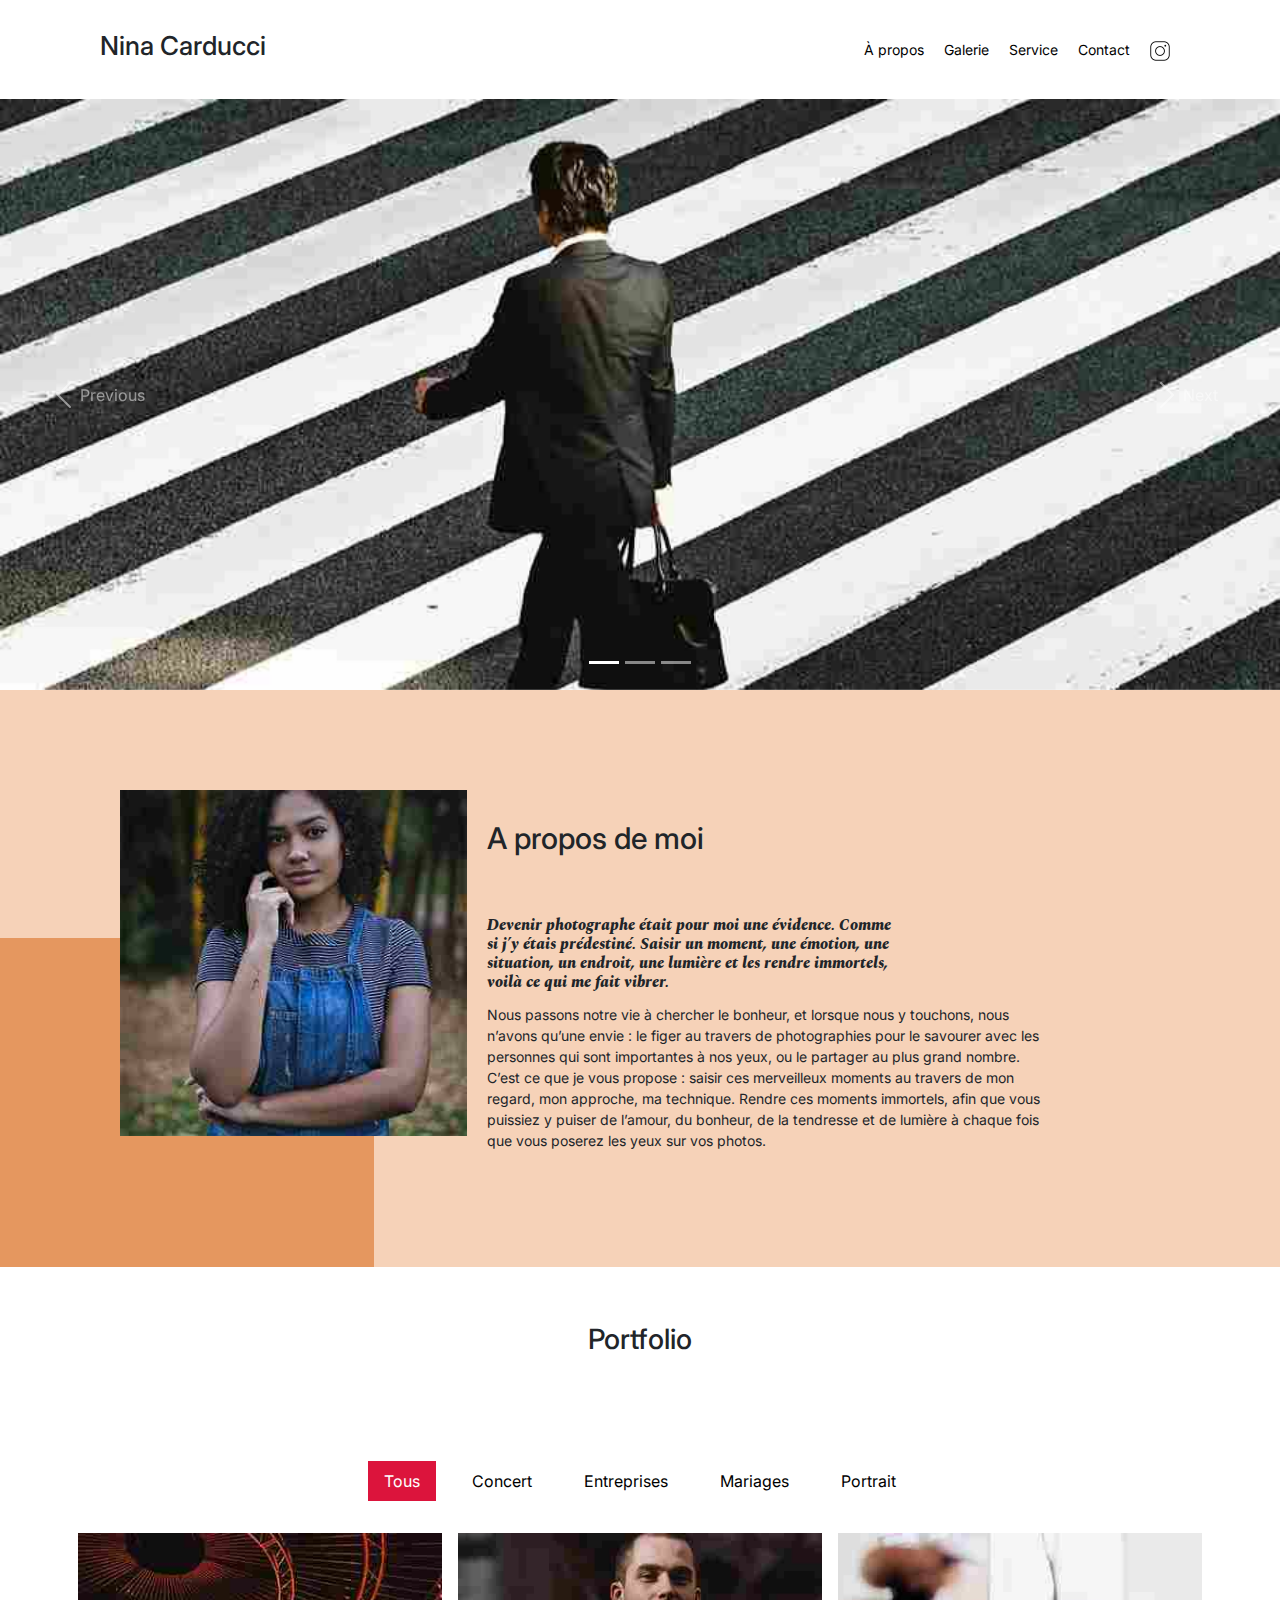
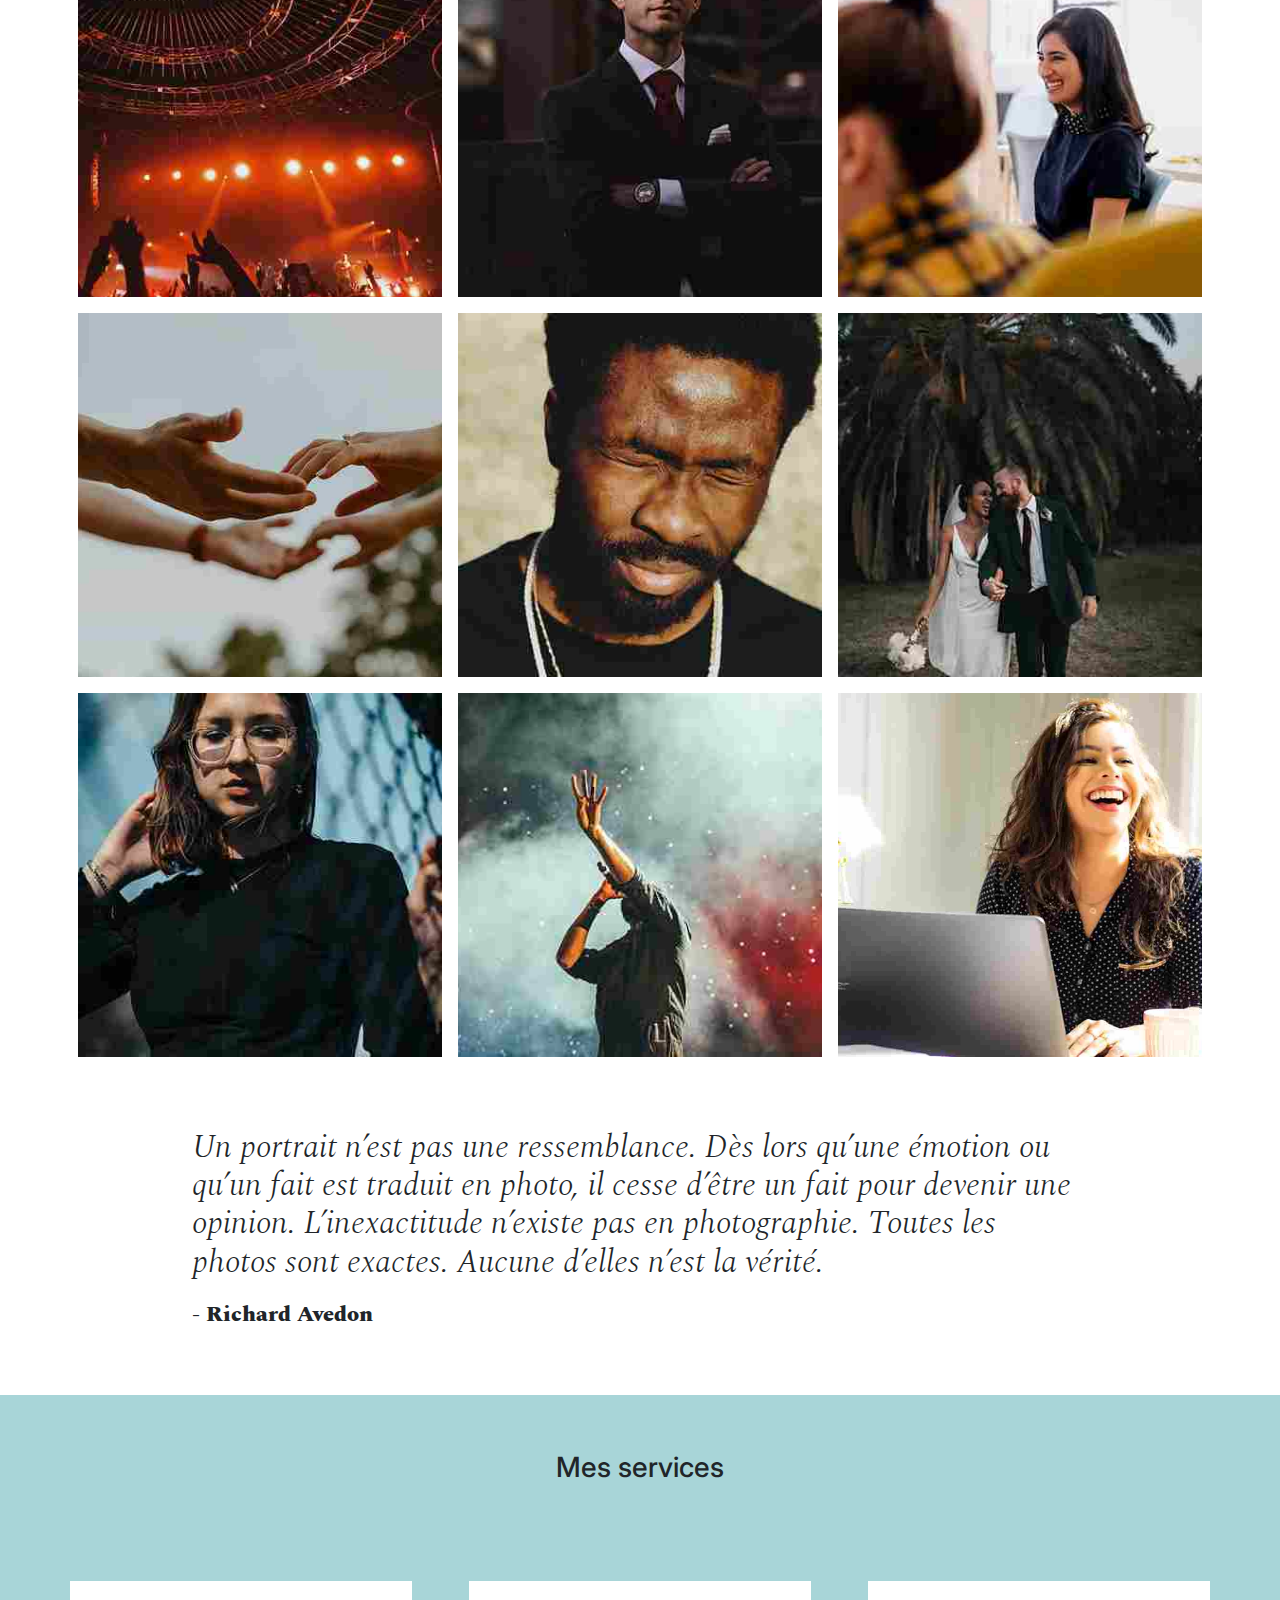
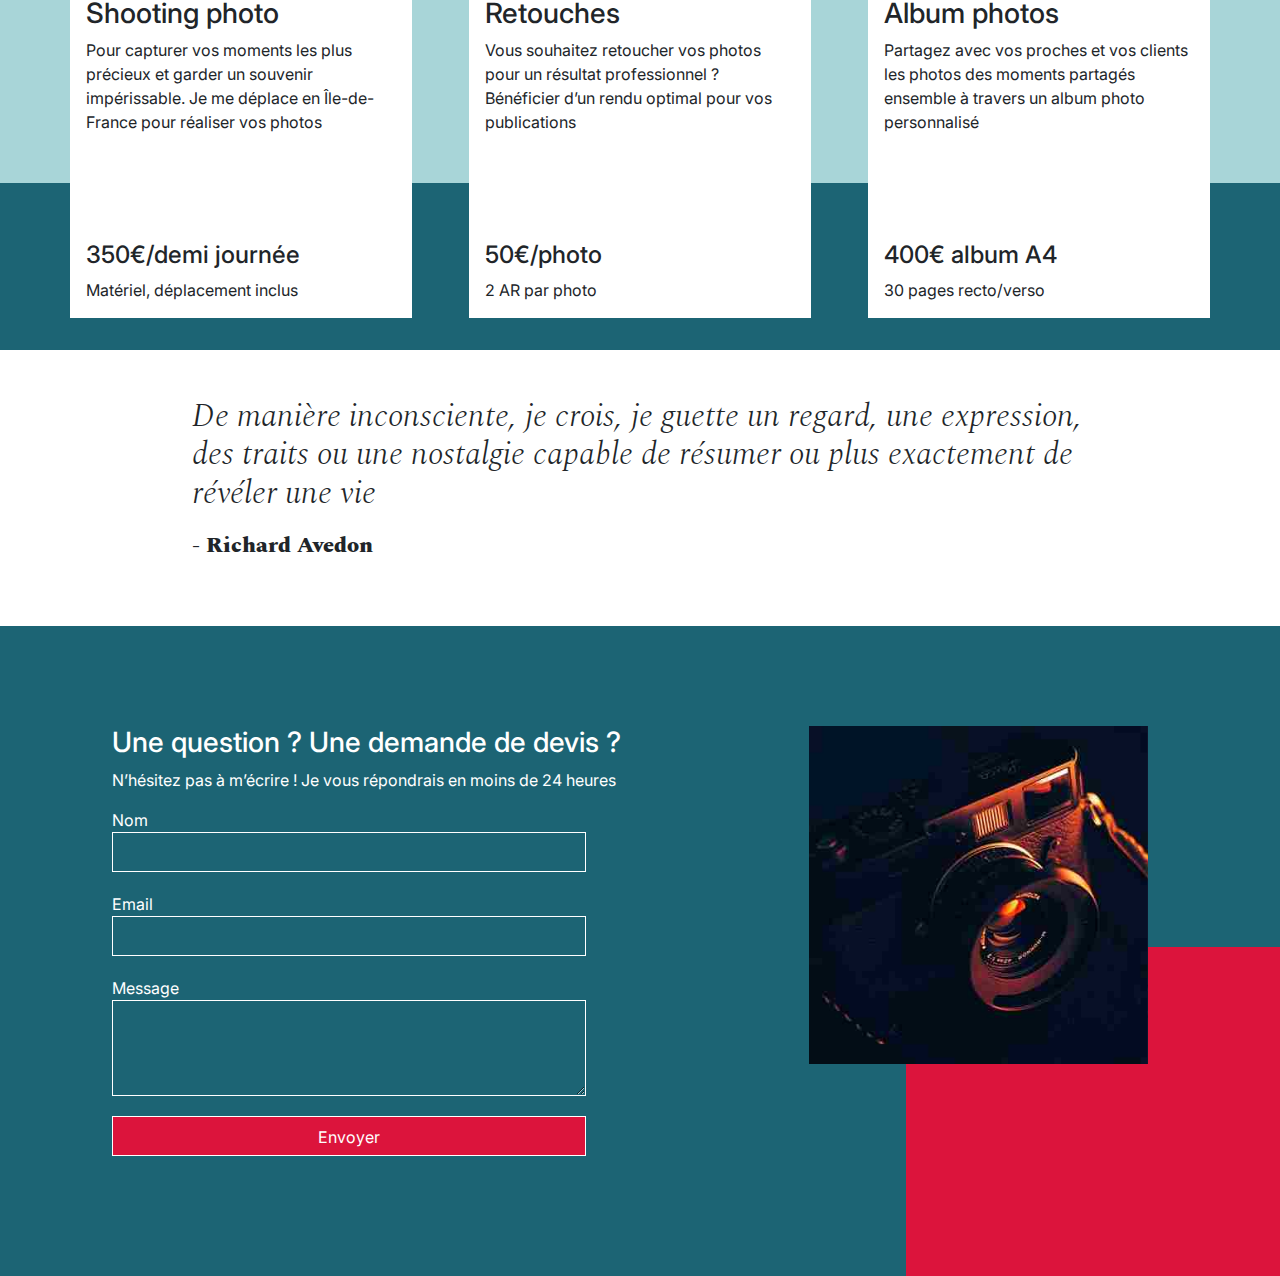
==== index.html @ 249b17fd "revoir accessibilité" ====
<!DOCTYPE html>
<html lang="fr">

<head>
	<title>Débuggez et optimisez un site de photographe</title>
	<meta name="description"
		content="Ameliorer l'interface utilisateur, l'accèssibilité et la performance du site de Nina">
	<meta name="viewport" content="width=device-width, initial-scale=1.0">
	<link rel="stylesheet" href="./assets/bootstrap/bootstrap.css">
	<link rel="stylesheet" href="./assets/style.css">
	<link rel="preconnect" href="https://fonts.googleapis.com">
	<link rel="preconnect" href="https://fonts.gstatic.com">
	<link href="https://fonts.googleapis.com/css2?family=Inter&family=Spectral:ital,wght@0,400;1,300;1,400;1,800&display=swap" rel="stylesheet">
	<meta charset="UTF-8">

	<!-- meta pour shema.org -->
	
	<script type="application/ld+json">
		{
		  "@context": "https://schema.org",
		  "@type": "Organization",
		  "location": {
			"@type": "Place",
			"address": {
			  "@type": "PostalAddress",
			  "addressLocality": "Bordeaux",
			  "addressRegion": "Nouvelle-Aquitaine",
			  "postalCode": "33200",
			  "streetAddress": "68 avenue Alsace-Lorraine"
			}
		  },
		  "name": "Nina",
		  "telephone":"+33556677889",
		  "openingHoursSpecification": [
				{
					"@type": "OpeningHoursSpecification",
					"opens": "10:00",
					"closes": "19:00",
					"dayOfWeek":[
						"Monday",
						"Tuesday",
						"Wednesday",
						"Thursday",
						"Friday"
					]
				}
			
			]
		}
	</script>
	<!-- meta pour twitter -->
	<meta property="twitter:title" content="le site de Nina - Photographe professionnelle">
	<meta property="twitter:card" content="les images optimisées">
	<meta property="twitter:image" content="./assets/images/nina.jpg">
	<meta property="twitter:description" content="saisir ces merveilleux moments au travers de mon regard, mon approche, ma technique. Rendre ces moments immortels, afin que vous puissiez y puiser de l’amour, du bonheur, de la tendresse et de lumière à chaque fois que vous poserez les yeux sur vos photos.">

	<!-- meta pour facebook et linkedln -->
	<meta property="og:title" content="le site de Nina - Photographe professionnelle">
	<meta property="og:description" content="saisir ces merveilleux moments au travers de mon regard, mon approche, ma technique. Rendre ces moments immortels, afin que vous puissiez y puiser de l’amour, du bonheur, de la tendresse et de lumière à chaque fois que vous poserez les yeux sur vos photos">
	<meta property="og:image" content="./assets/images/nina.jpg">
	<meta property="og:url" content="https://hugues77.github.io/projet4optimisation-seo/">

	<script src="./assets/bootstrap/bootstrap.bundle.js" defer></script>
	<script src="https://code.jquery.com/jquery-3.4.1.min.js"></script>
	<script src="./assets/maugallery.js" defer></script>
	<script src="./assets/scripts.js" defer></script>
</head>

<body>
	<header>	
		<div class="top-header">
			<h3 class="name">Nina Carducci</h3>
			<nav class="nav">
				<ul>
					<li><a href="#about">À propos</a></li>
					<li><a href="#gallery">Galerie</a></li>
					<li><a href="#services">Service</a></li>
					<li><a href="#contact">Contact</a></li>
					<li><a class="social-link" href="https://www.instagram.com/ninacarducci.photo/?hl=fr"
							target="_blank"><img src="assets/images/instagram.png" alt="Profil instagram de Nina"></a></li>
				</ul>
			</nav>
		</div>
		<div id="header">

			<div id="carouselExampleIndicators" class="carousel slide" data-bs-ride="carousel">
				<div class="carousel-indicators">
					<button type="button" data-bs-target="#carouselExampleIndicators" data-bs-slide-to="0"
						class="active" aria-current="true" aria-label="Slide 1"></button>
					<button type="button" data-bs-target="#carouselExampleIndicators" data-bs-slide-to="1"
						aria-label="Slide 2"></button>
					<button type="button" data-bs-target="#carouselExampleIndicators" data-bs-slide-to="2"
						aria-label="Slide 3"></button>
				</div>
				<div class="carousel-inner">
					<div class="carousel-item active">
						<img src="./assets/images/slider/ryoji-iwata-wUZjnOv7t0g-unsplash.jpg" class="d-block w-100" width="100%"
							alt="Présentation du site officiel du photographe Nina, ne ratez pas decouvrez">
					</div>
					<div class="carousel-item">
						<img src="./assets/images/slider/nicholas-green-nPz8akkUmDI-unsplash.jpg" class="d-block w-100" width="100%"
							alt="Présentation du site officiel du photographe Nina ceci est notre deuxième image">
					</div>
					<div class="carousel-item">
						<img src="./assets/images/slider/edward-cisneros-3_h6-1NPDGw-unsplash.jpg" class="d-block w-100" width="100%"
							alt="Présentation du site officiel du photographe Nina carrousel en image">
					</div>
				</div>
				<button class="carousel-control-prev" type="button" data-bs-target="#carouselExampleIndicators"
					data-bs-slide="prev">
					<span class="carousel-control-prev-icon" aria-hidden="true"></span>
					<span class="">Previous</span>
				</button>
				<button class="carousel-control-next" type="button" data-bs-target="#carouselExampleIndicators"
					data-bs-slide="next">
					<span class="carousel-control-next-icon" aria-hidden="true"></span>
					<span class="">Next</span>
				</button>
			</div>
		</div>
	</header>
	<main>
		<div id="about">
			<div class="picture left">
				<img src="./assets/images/nina.jpg" alt="Portrait de Nina - Photographe">
			</div>
			<div id="about-me">
				<h3 class="about-me__title">A propos de moi</h3>
				<div class="about-me__introduction">Devenir photographe était pour moi une évidence. Comme si j’y étais
					prédestiné. Saisir un moment, une émotion, une situation, un endroit, une lumière et les rendre
					immortels, voilà ce qui me fait vibrer.</div>
				<p>Nous passons notre vie à chercher le bonheur, et lorsque nous y touchons, nous n’avons qu’une envie :
					le
					figer au travers de photographies pour le savourer avec les personnes qui sont importantes à nos
					yeux,
					ou le partager au plus grand nombre.
					C’est ce que je vous propose : saisir ces merveilleux moments au travers de mon regard, mon
					approche, ma
					technique. Rendre ces moments immortels, afin que vous puissiez y puiser de l’amour, du bonheur, de
					la
					tendresse et de lumière à chaque fois que vous poserez les yeux sur vos photos.</p>
			</div>
		</div>
		<div id="gallery">
			<h3 class="title">Portfolio</h3>
			<div class="container py-3">
				<div class="gallery" style="display: none">
					<img data-gallery-tag="Concert" class="gallery-item"
						src="./assets/images/gallery/concerts/aaron-paul-wnX-fXzB6Cw-unsplash.jpg" alt="photos prises lors du concert" />
					<img data-gallery-tag="Entreprises" class="gallery-item"
						src="./assets/images/gallery/entreprise/ali-morshedlou-WMD64tMfc4k-unsplash.jpg" alt="photos de l'entreprise de nina" />
					<img data-gallery-tag="Entreprises" class="gallery-item"
						src="./assets/images/gallery/entreprise/jason-goodman-tHO1_OuKbg0-unsplash.jpg" alt="photos luxuex original de nina" />
					<img data-gallery-tag="Mariages" class="gallery-item"
						src="./assets/images/gallery/mariage/hannah-busing-RvF2R_qMpRk-unsplash.jpg" alt="photo du mariage, très spéciale" />
					<img data-gallery-tag="Portrait" class="gallery-item"
						src="./assets/images/gallery/portraits/ade-tunji-rVkhWWZFAtQ-unsplash.jpg" alt="portraits de mes amis en images" />
					<img data-gallery-tag="Mariages" class="gallery-item"
						src="./assets/images/gallery/mariage/jakob-owens-SiniLJkXhMc-unsplash.jpg" alt="photo du mariage de mes clients" />
					<img data-gallery-tag="Portrait" class="gallery-item"
						src="./assets/images/gallery/portraits/nino-van-prattenburg--443cl1uR_8-unsplash.jpg" alt="portraits de mes amis, super" />
					<img data-gallery-tag="Concert" class="gallery-item"
						src="./assets/images/gallery/concerts/austin-neill-hgO1wFPXl3I-unsplash.jpg" alt="photos prises lors du concert cette année" />
					<img data-gallery-tag="Entreprises" class="gallery-item"
						src="./assets/images/gallery/entreprise/mateus-campos-felipe-Fsgzm8N0hIY-unsplash.jpg" alt="photos de l'entreprise en forme" />
				</div>
			</div>
			<div class="quote">
				<figure>
					<blockquote>
						<h2 class="quote__text">Un portrait n’est pas une ressemblance. Dès lors qu’une émotion ou qu’un
							fait est traduit en photo, il cesse d’être un fait pour devenir une opinion. L’inexactitude
							n’existe pas en photographie. Toutes les photos sont exactes. Aucune d’elles n’est la
							vérité.
						</h2>
					</blockquote>
					<figcaption class="quote__author">- Richard Avedon</figcaption>
				</figure>
			</div>
		</div>
		<div id="services">
			<h3 class="title">Mes services</h3>
			<div class="container">
				<div class="service">
					<div class="service__description">
						<h3>Shooting photo</h3>
						<p>Pour capturer vos moments les plus précieux et garder un souvenir impérissable. Je me déplace
							en
							Île-de-France pour réaliser vos photos</p>
					</div>
					<div class="service__price">
						<h4>350€/demi journée</h4>
						<span>Matériel, déplacement inclus</span>
					</div>

				</div>
				<div class="service">
					<div class="service__description">
						<h3>Retouches</h3>
						<p>Vous souhaitez retoucher vos photos pour un résultat professionnel ? Bénéficier d’un rendu
							optimal pour vos publications</p>
					</div>
					<div class="service__price">
						<h4>50€/photo</h4>
						<span>2 AR par photo</span>
					</div>
				</div>
				<div class="service">
					<div class="service__description">
						<h3>Album photos</h3>
						<p>Partagez avec vos proches et vos clients les photos des moments partagés ensemble à travers
							un
							album photo personnalisé</p>
					</div>
					<div class="service__price">
						<h4>400€ album A4</h4>
						<span>30 pages recto/verso</span>
					</div>
				</div>
			</div>
		</div>
		<div class="quote">
			<figure>
				<blockquote>
					<h2 class="quote__text">De manière inconsciente, je crois, je guette un regard, une expression, des
						traits ou une nostalgie capable de résumer ou plus exactement de révéler une vie</h2>
				</blockquote>
				<figcaption class="quote__author">- Richard Avedon</figcaption>
			</figure>
		</div>
	</main>
	<footer>
		<div id="contact">
			<div class="container">
				<div class="form-container">
					<h3>Une question ? Une demande de devis ?</h3>
					<p> N’hésitez pas à m’écrire ! Je vous répondrais en moins de 24 heures</p>
					<form action="" method="post">
						<label for="nom">Nom</label>
						<input type="text" name="nom" id="nom">
						<label for="email">Email</label>
						<input type="email" name="email" id="email">
						<label for="message">Message</label>
						<textarea name="message" id="message" cols="30" rows="10"></textarea>
						<input type="submit" value="Envoyer" />
					</form>
				</div>
				<div class="picture right">
					<img src="./assets/images/camera.jpg" alt="ma camera professionnel">
				</div>
			</div>
		</div>
	</footer>
</body>

</html>
---- assets/style.css ----
body {
	max-width: 1920px;
	margin: auto;
}
* {
	font-family: 'Inter';
	font-style: normal;
}
.top-header {
	background-color: white;
	position: sticky;
	top:0;
	z-index: 1000;
	display: flex;
	justify-content: space-between;
	padding-inline: 100px;
	padding-block: 30px;
	align-items: center;
}

.top-header .name {
	font-size: 26px;
}

.nav ul {
	display: flex;
	list-style-type: none;
	font-size: 14px;
	margin-bottom: 0;
}

.nav li {
	padding-inline: 10px;
}

.nav a {
	text-decoration: none;
	color: #000
}

.social-link img {
	width: 20px;
}

#about {
	display: flex;
	background-color: #F6D2B8;
	padding-inline: 100px;
	padding-block: 100px;
	position: relative;
}

.picture.left::before {
	content: ' ';
	background-color: #E5975F;
	width: 374px;
	height: 329px;
	position: absolute;
	bottom: 0;
	left: 0;
	z-index: -1;
}

.picture {
	flex: 1;
	margin: 0 20px;
	z-index: 0;
}

.picture img {
	width: 100%;

}
#about-me {
	flex: 2
}
.about-me__title {
	margin-top: 1em;
	margin-bottom: 60px;
	font-size: 30px;
}
.about-me__introduction {
	font-size: 16px;
	line-height: 19px;
	font-family: 'Spectral';
	font-weight: 800;
	font-style: italic;
	width: 60%;
	margin-bottom: 12px;
}
#about-me p {
	width: 80%;
	font-size: 14px;
}

#gallery {
	/*	min-height: 100vh; */
}
.title{
	text-align: center;
	padding-block: 2em;
}
.gallery .nav {
	justify-content: center;
}

/* class pour CSS filtrer categorie et Menu*/
.nav-pills .nav-link.active, .nav-pills .show > .nav-link {
	color: #fff;
	/* background-color: #BEB45A; */
	background-color: crimson;
	border-radius: 0;
	/* cursor: pointer; */
}
.nav-pills .nav-link{
	cursor: pointer;
	/* background-color: red; */
}

.nav-pills .nav-link {
	color: #000
}
.item-column {
	position: relative;
	margin-bottom: 0 !important;
	padding: 0;
}
.item-column::after{
	content: "";
	display: block;
	padding-bottom: 100%;

}
.modal-content{
	text-align: center;
}

.gallery-item {
	position: absolute;
	width: 100%;
	height: 100%;
	object-fit: cover;
	padding: .5em;
}
.mg-prev, .mg-next {
	width: 30px;
	height: 30px;
	border-radius: 00%;
	justify-content: center;
	align-items: center;
	display: flex;
	font-size: 24px;
	cursor: pointer;
}
.mg-next.active,
.mg-prev.active{
	display: none;
}

.quote {
	font-family: 'Spectral';
	font-style: italic;
	width: 70%;
	margin: auto;
	padding-block: 3em;
}
.quote__text {
	font-family: Spectral;
	font-style: italic;
	font-weight: 300;

}
.quote__author {
	font-family: Spectral;
	font-weight: 800;
	font-size: 22px;
}

#services {
	margin: auto;
	background-color: #A8D5D8 ;
	position: relative;
}
#services .container::before{
	content: ' ';
	background-color: #1C6474;
	position: absolute;
	width: 100%;
	height: 30%;
	bottom: 0;
	left: 0;
	z-index: 0;
}

#services .container {
	justify-content: space-between;
	display: flex;
	padding : 2em 0;

}

.service {
	background-color: white;
	max-width: 390px;
	width: 30%;
	height: 337px;
	padding: 1em;
	display: flex;
	flex-direction: column;
	justify-content: space-between;
	z-index: 1;
}

#contact {
	margin: auto;
	background-color: #1C6474;
	position: relative;
	padding-inline: 100px;
	padding-block: 100px;
	color: #fff;
}

#contact .container {
	display: flex;
}
.picture.right::before {
	content: ' ';
	/* background-color: #BEB45A; */
	background-color: crimson;
	width: 374px;
	height: 329px;
	position: absolute;
	bottom: 0;
	right: 0;
	z-index: -1;
}
.form-container {
	flex : 2;

}
form {
	display: flex;
	flex-direction: column;
	width: 70%;
	align-items: flex-start;
}

form input {
	width: 100%;
	background-color: transparent;
	border: solid 1px #fff;
	height: 2.5em;
	margin-bottom: 20px;
}

form textarea {
	width: 100%;
	background-color: transparent;
	border: solid 1px #fff;
	height: 5em;
	line-height: 2.5em;
	font-size: 1.2em;
	margin-bottom: 20px;
}
input[type="submit"] {
	/* background-color: #BEB45A; */
	background-color: crimson;
	color: #fff;
	padding: .5em 1em
}

@media all and (max-width: 1180px) {
	.picture {
		flex : 2;
	}
	#about, #contact .container {
		align-items: center;
	}
	.about-me__title {
		margin-top: 0;
		margin-bottom: 1em;
	}
	#about-me h6, #about-me p {
		width: 100%;
	}
}

@media all and (max-width: 1000px) {
	#about{
		flex-direction: column;

	}
	.picture {
		width: 50%;
	}
	.picture.left::before {
		width: 100%;
		height: 30%;
		position: absolute;
		bottom: auto;
		top: 0;
		left: 0;
		z-index: -1;
	}
	.about-me__title{
		text-align: center;
		margin-top: 1em;
	}
	#services .container {
		flex-direction: column;
	}
	.service {
		width: 100%;
		max-width: 100%;
		height: auto;
		margin: 2em 0
	}
	.service__description{
		margin-bottom: 1em;
	}

	#services .container::before{
		width: 30%;
		height: 100%;
		bottom: 0;
		right: 0;
		left: auto;
		z-index: 0;
	}

	#contact .container {
		flex-direction: column;
	}
	#contact .picture.right {
		margin-top: 1em;
	}
	.picture.right::before {
		width: 100%;
		height: 30%;
		position: absolute;
		bottom: 0;
		right: 0;
		z-index: -1;
	}
}

@media all and (max-width: 650px) {
	.top-header {
		flex-direction: column;
		padding-inline: 0;
	}
	.top-header .nav, .top-header .nav ul {
		width: 100%;
		padding: 0 0 0 0;
	}
	.top-header .nav li {
		flex: 1;
		padding-block: 1em;
		text-align: center;
	}
	.picture.left::before, .picture.right::before {
		height: 150px;
	}
	#services .container {
		align-items: center;
	}
	.service {
		max-width: 90%;
	}
	#about, #contact {
		padding-inline: 2em;
		padding-block: 2em;
	}
	form {
		width: 100%;
	}
	.picture {
		width: 80%;
	}
}
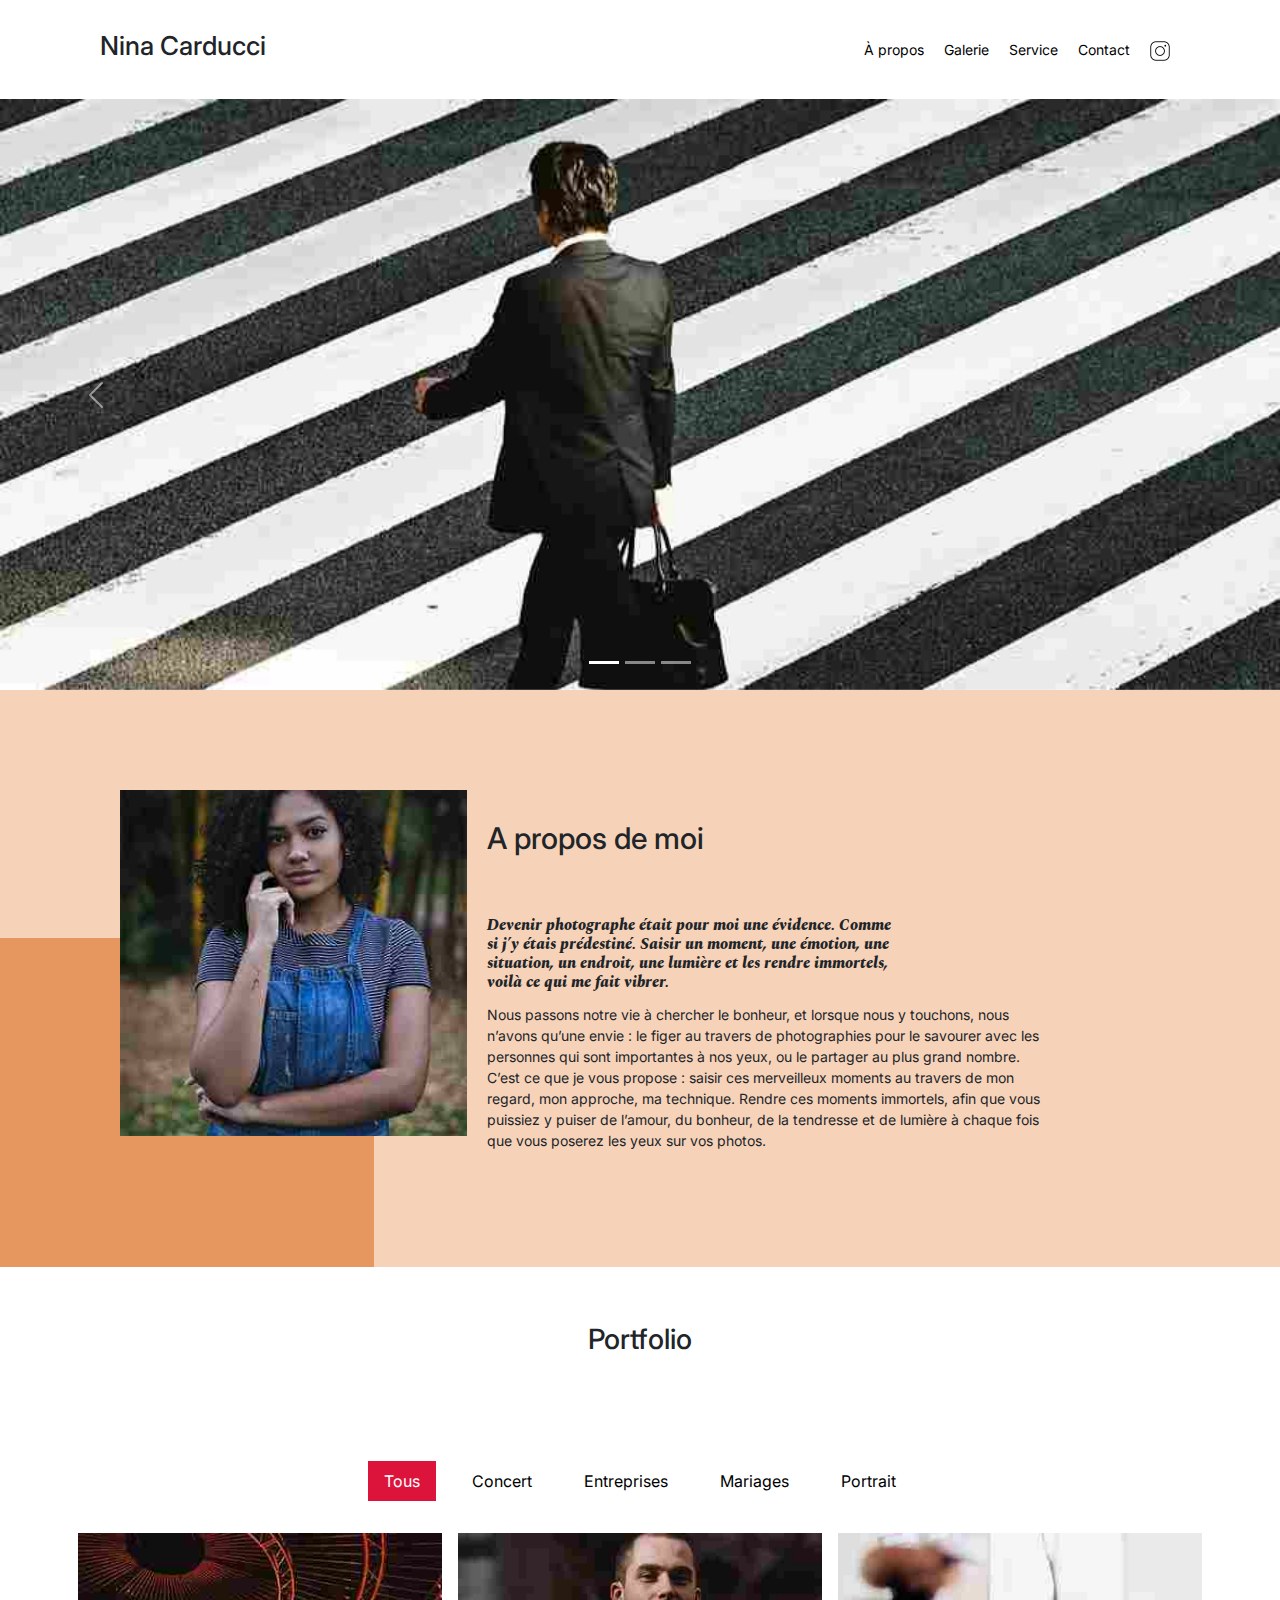
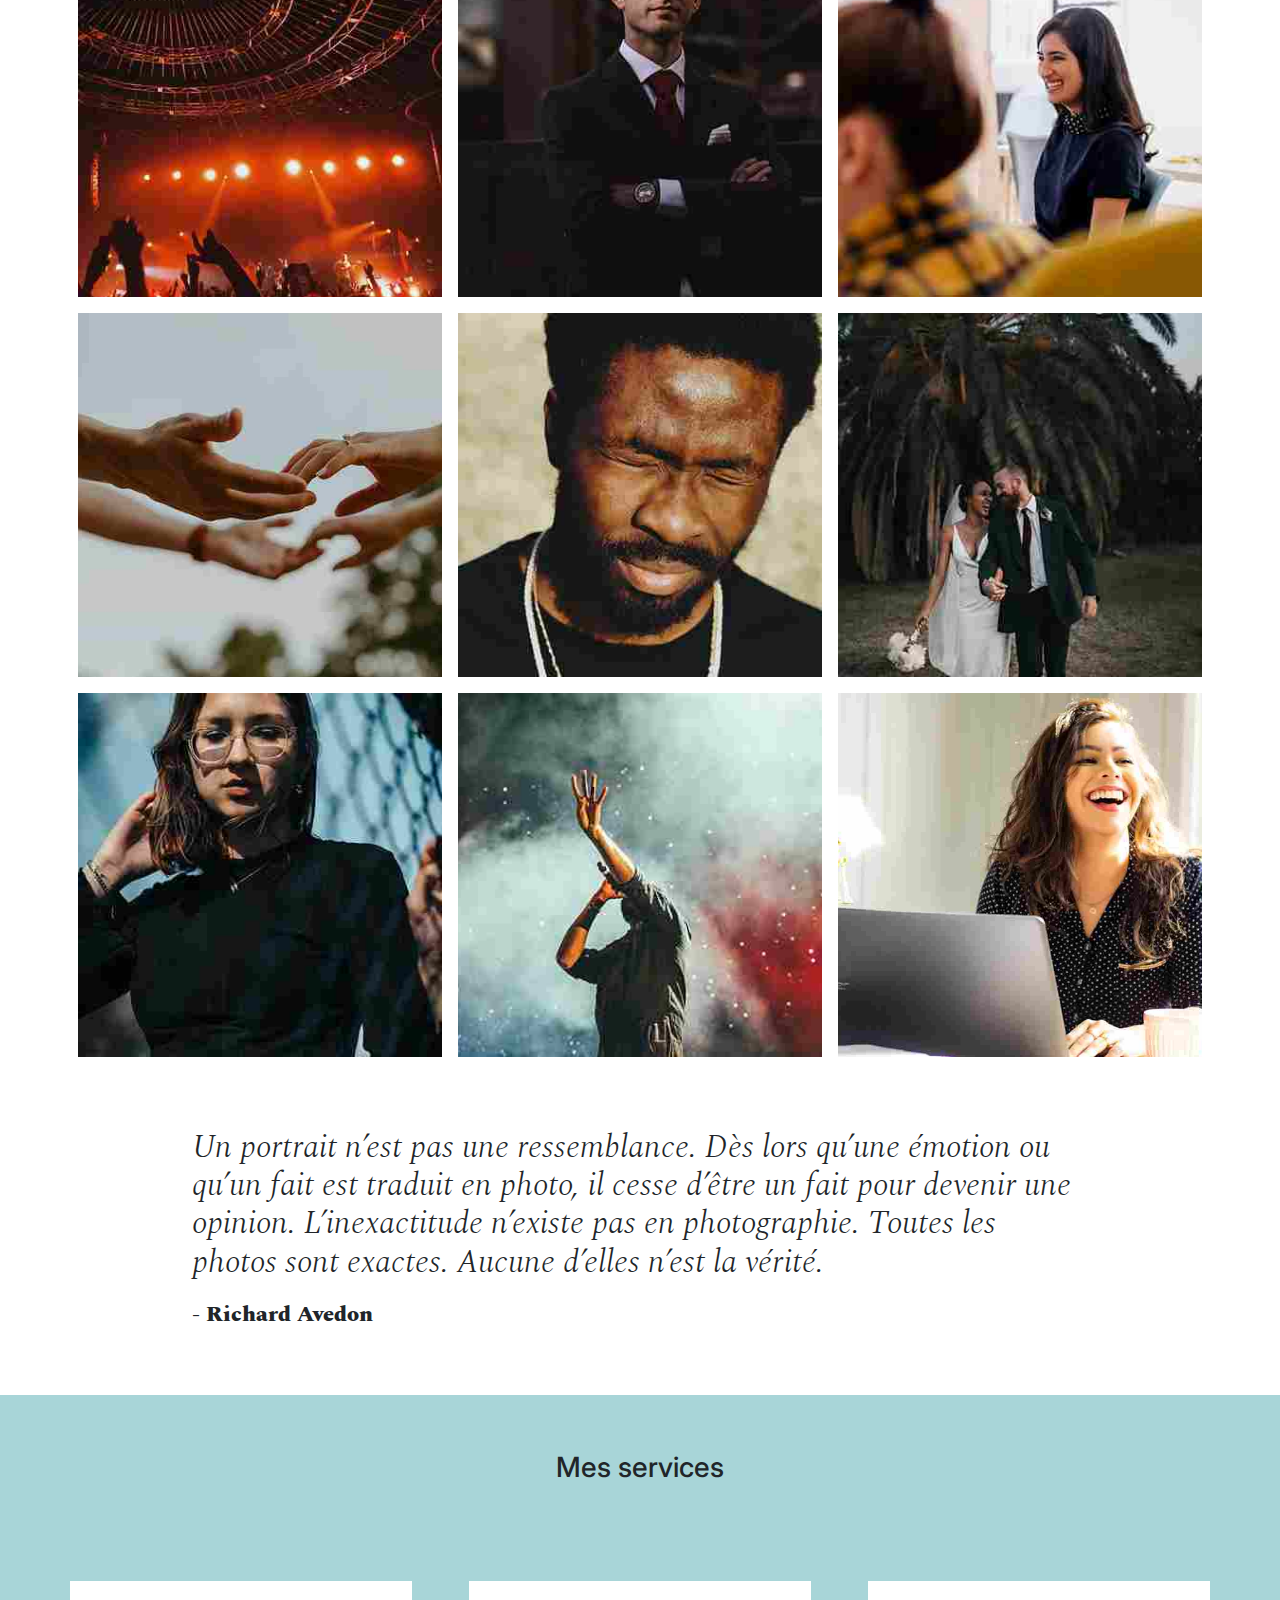
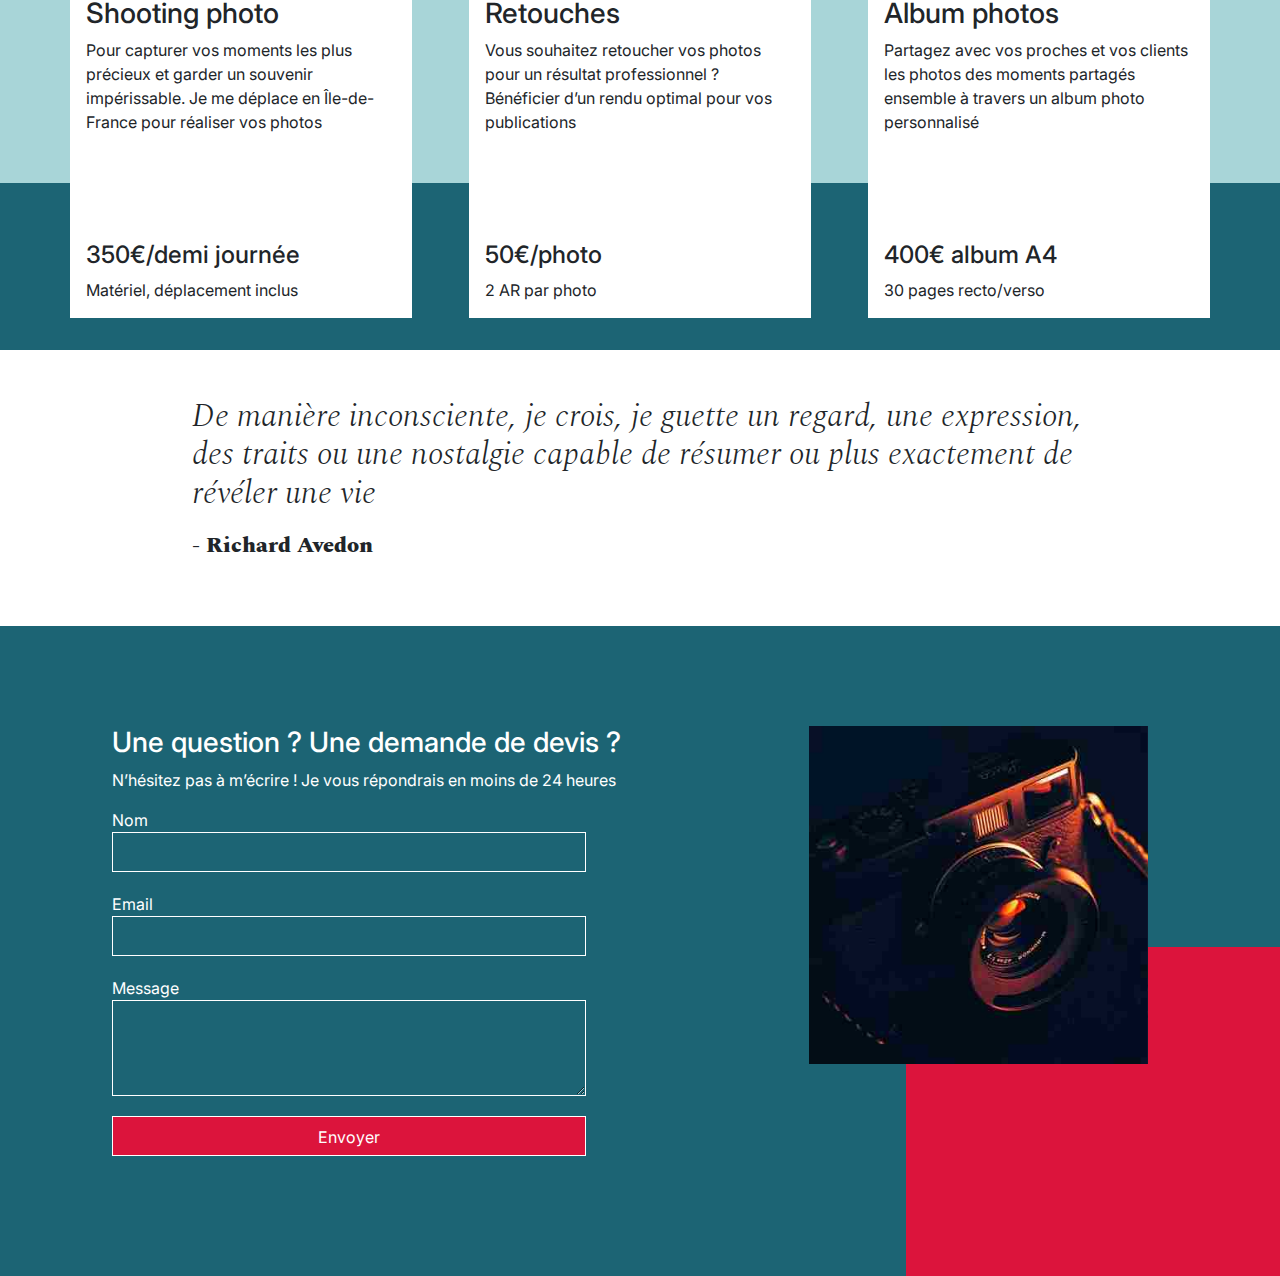
==== commit 8d6c78d1: "revoir CSS pour slider header-- Modif" ====
--- a/index.html
+++ b/index.html
@@ -94,27 +94,27 @@
 				</div>
 				<div class="carousel-inner">
 					<div class="carousel-item active">
-						<img src="./assets/images/slider/ryoji-iwata-wUZjnOv7t0g-unsplash.jpg" class="d-block w-100" width="100%"
+						<img src="./assets/images/slider/ryoji-iwata-wUZjnOv7t0g-unsplash.jpg" class="d-block w-100 h-auto" 
 							alt="Présentation du site officiel du photographe Nina, ne ratez pas decouvrez">
 					</div>
 					<div class="carousel-item">
-						<img src="./assets/images/slider/nicholas-green-nPz8akkUmDI-unsplash.jpg" class="d-block w-100" width="100%"
+						<img src="./assets/images/slider/nicholas-green-nPz8akkUmDI-unsplash.jpg" class="d-block w-100 h-auto" 
 							alt="Présentation du site officiel du photographe Nina ceci est notre deuxième image">
 					</div>
 					<div class="carousel-item">
-						<img src="./assets/images/slider/edward-cisneros-3_h6-1NPDGw-unsplash.jpg" class="d-block w-100" width="100%"
+						<img src="./assets/images/slider/edward-cisneros-3_h6-1NPDGw-unsplash.jpg" class="d-block w-100 h-auto"
 							alt="Présentation du site officiel du photographe Nina carrousel en image">
 					</div>
 				</div>
 				<button class="carousel-control-prev" type="button" data-bs-target="#carouselExampleIndicators"
 					data-bs-slide="prev">
 					<span class="carousel-control-prev-icon" aria-hidden="true"></span>
-					<span class="">Previous</span>
+					<!-- <span class="previous-slider">Previous</span> -->
 				</button>
 				<button class="carousel-control-next" type="button" data-bs-target="#carouselExampleIndicators"
 					data-bs-slide="next">
 					<span class="carousel-control-next-icon" aria-hidden="true"></span>
-					<span class="">Next</span>
+					<!-- <span class="next-slider">Next</span> -->
 				</button>
 			</div>
 		</div>
--- a/assets/style.css
+++ b/assets/style.css
@@ -21,7 +21,10 @@
 .top-header .name {
 	font-size: 26px;
 }
-
+.previous-slider,
+.next-slider{
+	display: none;
+}
 .nav ul {
 	display: flex;
 	list-style-type: none;
@@ -132,7 +135,8 @@
 
 }
 .modal-content{
-	text-align: center;
+	width: auto;
+	height: auto;
 }
 
 .gallery-item {
